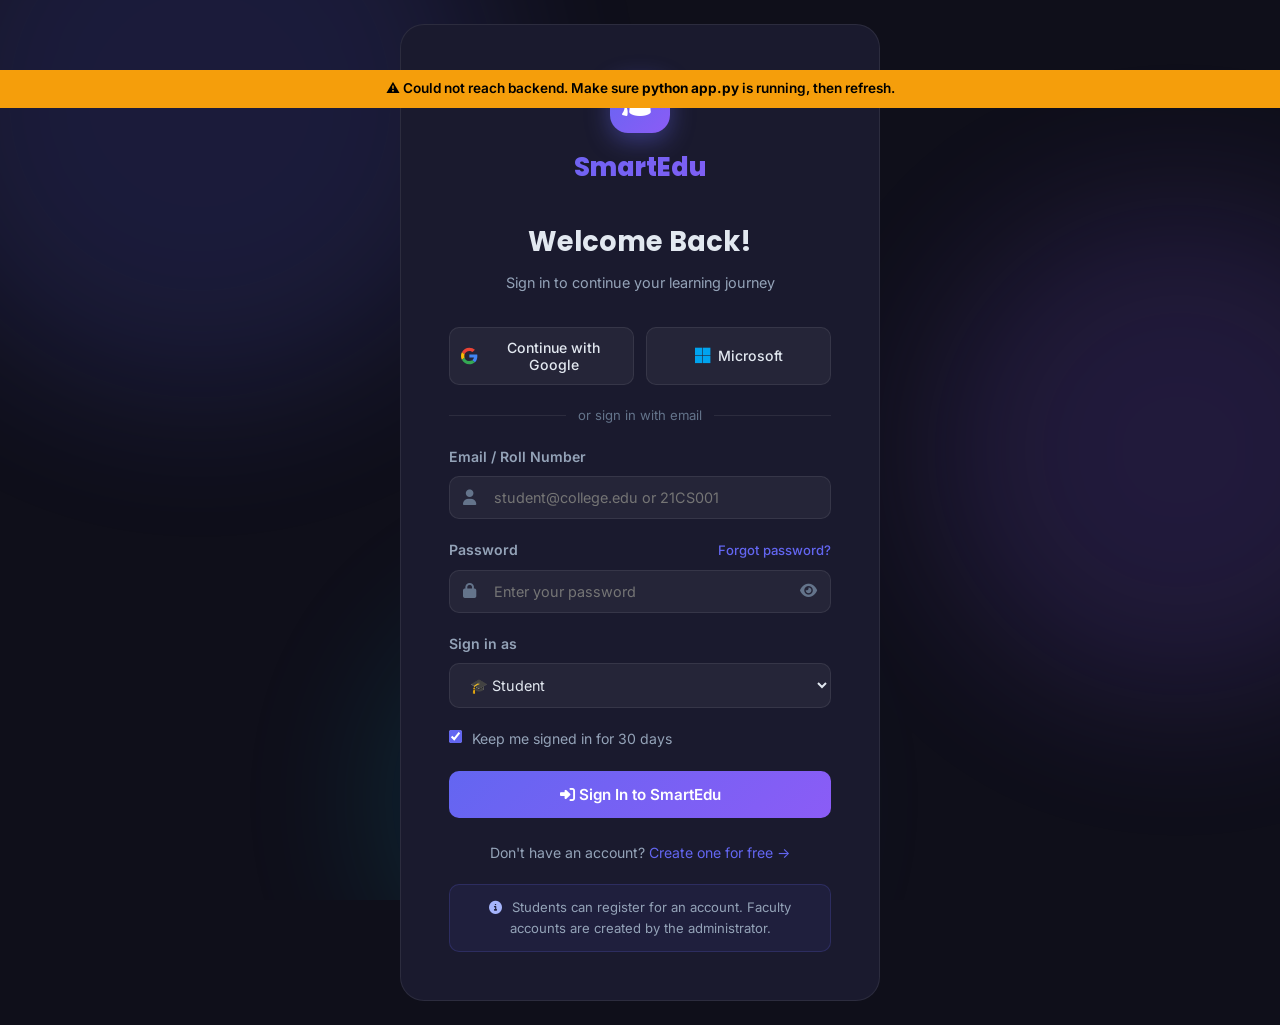
==== attendance.html @ 641846cf "Initial commit - Smart Student Support System" ====
<!DOCTYPE html>
<html lang="en">
<head>
  <meta charset="UTF-8" />
  <meta name="viewport" content="width=device-width, initial-scale=1.0, viewport-fit=cover" />
  <title>Attendance — SmartEdu</title>
  <link rel="stylesheet" href="css/styles.css" />
  <link rel="stylesheet" href="https://cdnjs.cloudflare.com/ajax/libs/font-awesome/6.5.0/css/all.min.css" />
  <link href="https://fonts.googleapis.com/css2?family=Inter:wght@300;400;500;600;700;800&family=Poppins:wght@300;400;500;600;700;800&display=swap" rel="stylesheet" />
</head>
<body>
  <nav class="navbar scrolled" id="navbar">
    <div class="nav-container">
      <a class="nav-brand" href="index.html"><div class="brand-icon"><i class="fas fa-graduation-cap"></i></div><span class="brand-name">SmartEdu</span></a>
      <ul class="nav-links" id="navLinks">
        <li><a href="index.html" class="nav-link">Home</a></li>
        <li><a href="dashboard.html" class="nav-link">Dashboard</a></li>
        <li><a href="chatbot.html" class="nav-link">AI Assistant</a></li>
        <li><a href="resources.html" class="nav-link">Resources</a></li>
        <li><a href="attendance.html" class="nav-link active">Attendance</a></li>
        <li><a href="notices.html" class="nav-link">Notices</a></li>
        <li><a href="faculty.html" class="nav-link">Faculty</a></li>
      </ul>
      <div class="nav-actions">
        <button class="btn-ghost" id="navUserBtn" style="display:flex;align-items:center;gap:8px;"></button>
        <button class="hamburger" id="hamburger" onclick="toggleMenu()"><span></span><span></span><span></span></button>
      </div>
    </div>
  </nav>

  <div class="page-layout">
    <aside class="sidebar">
      <div class="sidebar-section">
        <div class="sidebar-label">Navigation</div>
        <a href="dashboard.html" class="sidebar-link"><i class="fas fa-home"></i> Dashboard</a>
        <a href="chatbot.html" class="sidebar-link"><i class="fas fa-robot"></i> AI Assistant</a>
        <a href="resources.html" class="sidebar-link"><i class="fas fa-book-open"></i> Resources</a>
        <a href="attendance.html" class="sidebar-link active"><i class="fas fa-calendar-check"></i> Attendance</a>
        <a href="notices.html" class="sidebar-link"><i class="fas fa-bell"></i> Notices</a>
        <a href="faculty.html" class="sidebar-link"><i class="fas fa-chalkboard-teacher"></i> Faculty</a>
      </div>
      <div class="sidebar-section">
        <div class="sidebar-label">Filter Subject</div>
        <a href="#" class="sidebar-link" onclick="filterSubject('all')"><i class="fas fa-list"></i> All Subjects</a>
        <a href="#" class="sidebar-link" onclick="filterSubject('dsa')"><i class="fas fa-code"></i> DSA</a>
        <a href="#" class="sidebar-link" onclick="filterSubject('dbms')"><i class="fas fa-database"></i> DBMS</a>
        <a href="#" class="sidebar-link" onclick="filterSubject('cn')"><i class="fas fa-network-wired"></i> CN</a>
        <a href="#" class="sidebar-link" onclick="filterSubject('os')"><i class="fas fa-microchip"></i> OS</a>
        <a href="#" class="sidebar-link" onclick="filterSubject('se')"><i class="fas fa-project-diagram"></i> SE</a>
      </div>
    </aside>

    <main class="main-content">
      <div class="page-header" style="display:flex;align-items:flex-start;justify-content:space-between;flex-wrap:wrap;gap:16px;">
        <div>
          <h1>Attendance Tracker</h1>
          <p>Semester 5 — B.Tech CSE | Academic Year 2025-26</p>
        </div>
        <button class="btn-primary" onclick="showToast('Report downloaded!','success')"><i class="fas fa-download"></i> Download Report</button>
      </div>

      <div class="alert-banner alert-danger fade-in">
        <i class="fas fa-exclamation-circle"></i>
        <div><strong>Critical Warning:</strong> Your DBMS attendance (74%) is below the required 75% threshold. You risk being debarred from the end-semester examination. Please attend the next 2 classes to reach 76%.</div>
      </div>

      <div class="stats-row fade-in">
        <div class="stat-card sc-green">
          <div class="stat-card-icon"><i class="fas fa-percentage"></i></div>
          <div class="stat-card-val">87%</div>
          <div class="stat-card-label">Overall Attendance</div>
          <div class="stat-card-change change-up"><i class="fas fa-check"></i> Above 75% threshold</div>
        </div>
        <div class="stat-card sc-blue">
          <div class="stat-card-icon"><i class="fas fa-calendar-check"></i></div>
          <div class="stat-card-val">125</div>
          <div class="stat-card-label">Classes Attended</div>
          <div class="stat-card-change" style="color:var(--text-dim);">Out of 144 total</div>
        </div>
        <div class="stat-card sc-orange">
          <div class="stat-card-icon"><i class="fas fa-calendar-times"></i></div>
          <div class="stat-card-val">19</div>
          <div class="stat-card-label">Classes Missed</div>
          <div class="stat-card-change change-down"><i class="fas fa-info-circle"></i> Max 2 more allowed</div>
        </div>
        <div class="stat-card sc-pink">
          <div class="stat-card-icon"><i class="fas fa-clock"></i></div>
          <div class="stat-card-val">3</div>
          <div class="stat-card-label">Late Arrivals</div>
          <div class="stat-card-change" style="color:var(--text-dim);">This semester</div>
        </div>
      </div>

      <!-- VIEW SWITCHER -->
      <div style="display:flex;gap:8px;margin-bottom:24px;">
        <button class="tab active" id="tab-subject" onclick="switchView('subject', this)"><i class="fas fa-list"></i> Subject-wise</button>
        <button class="tab" id="tab-daily" onclick="switchView('daily', this)"><i class="fas fa-calendar-day"></i> Daily Log</button>
        <button class="tab" id="tab-monthly" onclick="switchView('monthly', this)"><i class="fas fa-chart-bar"></i> Monthly View</button>
      </div>

      <!-- SUBJECT VIEW -->
      <div id="subjectView">
        <div class="subject-list">
          <div class="subject-item" data-subj="dsa">
            <div class="subj-row">
              <div>
                <div class="subj-name">Data Structures & Algorithms</div>
                <div style="font-size:0.78rem;color:var(--text-dim);">Prof. Ramesh Kumar · Mon, Wed, Fri · 9:00 AM · Room 301</div>
              </div>
              <span class="subj-percent att-good">92%</span>
            </div>
            <div class="progress-bar"><div class="progress-fill pf-green" style="width:92%"></div></div>
            <div class="subj-details">
              <span><i class="fas fa-check" style="color:var(--success);"></i> 33 attended</span>
              <span><i class="fas fa-times" style="color:var(--danger);"></i> 3 missed</span>
              <span><i class="fas fa-list"></i> 36 total</span>
              <span style="color:var(--success);"><i class="fas fa-shield-alt"></i> Safe (need 0 more)</span>
            </div>
          </div>
          <div class="subject-item" data-subj="dbms" style="border-color:rgba(239,68,68,0.3);">
            <div class="subj-row">
              <div>
                <div class="subj-name">Database Management System <span style="background:rgba(239,68,68,0.15);color:#f87171;font-size:0.72rem;font-weight:700;padding:2px 8px;border-radius:50px;margin-left:8px;">AT RISK</span></div>
                <div style="font-size:0.78rem;color:var(--text-dim);">Prof. Anita Desai · Tue, Thu · 11:00 AM · Room 204</div>
              </div>
              <span class="subj-percent att-danger">74%</span>
            </div>
            <div class="progress-bar"><div class="progress-fill pf-danger" style="width:74%"></div></div>
            <div style="height:4px;background:rgba(239,68,68,0.3);border-radius:2px;margin:-2px 0 8px;position:relative;"><div style="position:absolute;left:75%;top:-3px;width:2px;height:10px;background:#ef4444;"></div></div>
            <div class="subj-details">
              <span><i class="fas fa-check" style="color:var(--success);"></i> 17 attended</span>
              <span><i class="fas fa-times" style="color:var(--danger);"></i> 6 missed</span>
              <span><i class="fas fa-list"></i> 23 total</span>
              <span style="color:var(--danger);"><i class="fas fa-exclamation-triangle"></i> Need 2 more classes!</span>
            </div>
          </div>
          <div class="subject-item" data-subj="cn">
            <div class="subj-row">
              <div>
                <div class="subj-name">Computer Networks</div>
                <div style="font-size:0.78rem;color:var(--text-dim);">Prof. Suresh Patel · Mon, Wed · 2:00 PM · Lab 101</div>
              </div>
              <span class="subj-percent att-good">88%</span>
            </div>
            <div class="progress-bar"><div class="progress-fill pf-blue" style="width:88%"></div></div>
            <div class="subj-details">
              <span><i class="fas fa-check" style="color:var(--success);"></i> 21 attended</span>
              <span><i class="fas fa-times" style="color:var(--danger);"></i> 3 missed</span>
              <span><i class="fas fa-list"></i> 24 total</span>
              <span style="color:var(--success);"><i class="fas fa-shield-alt"></i> Safe</span>
            </div>
          </div>
          <div class="subject-item" data-subj="os">
            <div class="subj-row">
              <div>
                <div class="subj-name">Operating Systems</div>
                <div style="font-size:0.78rem;color:var(--text-dim);">Prof. Preethi Iyer · Tue, Thu, Sat · 8:00 AM · Room 105</div>
              </div>
              <span class="subj-percent att-good">95%</span>
            </div>
            <div class="progress-bar"><div class="progress-fill pf-green" style="width:95%"></div></div>
            <div class="subj-details">
              <span><i class="fas fa-check" style="color:var(--success);"></i> 35 attended</span>
              <span><i class="fas fa-times" style="color:var(--danger);"></i> 2 missed</span>
              <span><i class="fas fa-list"></i> 37 total</span>
              <span style="color:var(--success);"><i class="fas fa-shield-alt"></i> Excellent</span>
            </div>
          </div>
          <div class="subject-item" data-subj="se">
            <div class="subj-row">
              <div>
                <div class="subj-name">Software Engineering</div>
                <div style="font-size:0.78rem;color:var(--text-dim);">Prof. Vikram Singh · Wed, Fri · 3:00 PM · Room 302</div>
              </div>
              <span class="subj-percent att-warn">79%</span>
            </div>
            <div class="progress-bar"><div class="progress-fill pf-orange" style="width:79%"></div></div>
            <div class="subj-details">
              <span><i class="fas fa-check" style="color:var(--success);"></i> 19 attended</span>
              <span><i class="fas fa-times" style="color:var(--danger);"></i> 5 missed</span>
              <span><i class="fas fa-list"></i> 24 total</span>
              <span style="color:var(--warning);"><i class="fas fa-exclamation-circle"></i> Be careful (4 more allowed)</span>
            </div>
          </div>
        </div>
      </div>

      <!-- DAILY LOG VIEW -->
      <div id="dailyView" style="display:none;">
        <div class="card">
          <div style="display:flex;justify-content:space-between;align-items:center;margin-bottom:20px;">
            <h3 style="font-size:1rem;font-weight:700;">Daily Attendance Log</h3>
            <div class="search-bar" style="padding:8px 14px;"><i class="fas fa-search"></i><input type="text" placeholder="Search date or subject..." /></div>
          </div>
          <table class="data-table">
            <thead>
              <tr><th>Date</th><th>Subject</th><th>Time</th><th>Faculty</th><th>Status</th></tr>
            </thead>
            <tbody>
              <tr><td>Oct 05, 2026</td><td>DSA</td><td>9:00 AM</td><td>Prof. Ramesh Kumar</td><td><span class="status-pill sp-present">Present</span></td></tr>
              <tr><td>Oct 05, 2026</td><td>CN</td><td>2:00 PM</td><td>Prof. Suresh Patel</td><td><span class="status-pill sp-present">Present</span></td></tr>
              <tr><td>Oct 04, 2026</td><td>DBMS</td><td>11:00 AM</td><td>Prof. Anita Desai</td><td><span class="status-pill sp-absent">Absent</span></td></tr>
              <tr><td>Oct 04, 2026</td><td>OS</td><td>8:00 AM</td><td>Prof. Preethi Iyer</td><td><span class="status-pill sp-present">Present</span></td></tr>
              <tr><td>Oct 03, 2026</td><td>SE</td><td>3:00 PM</td><td>Prof. Vikram Singh</td><td><span class="status-pill sp-late">Late</span></td></tr>
              <tr><td>Oct 03, 2026</td><td>DSA</td><td>9:00 AM</td><td>Prof. Ramesh Kumar</td><td><span class="status-pill sp-present">Present</span></td></tr>
              <tr><td>Oct 02, 2026</td><td>DBMS</td><td>11:00 AM</td><td>Prof. Anita Desai</td><td><span class="status-pill sp-absent">Absent</span></td></tr>
              <tr><td>Oct 02, 2026</td><td>OS</td><td>8:00 AM</td><td>Prof. Preethi Iyer</td><td><span class="status-pill sp-present">Present</span></td></tr>
              <tr><td>Oct 01, 2026</td><td>DSA</td><td>9:00 AM</td><td>Prof. Ramesh Kumar</td><td><span class="status-pill sp-present">Present</span></td></tr>
              <tr><td>Sep 30, 2026</td><td>DBMS</td><td>11:00 AM</td><td>Prof. Anita Desai</td><td><span class="status-pill sp-absent">Absent</span></td></tr>
            </tbody>
          </table>
        </div>
      </div>

      <!-- MONTHLY VIEW -->
      <div id="monthlyView" style="display:none;">
        <div class="card">
          <h3 style="font-size:1rem;font-weight:700;margin-bottom:20px;">Monthly Attendance Overview</h3>
          <div style="display:grid;grid-template-columns:repeat(auto-fit,minmax(160px,1fr));gap:16px;margin-bottom:24px;">
            <div style="background:rgba(16,185,129,0.1);border:1px solid rgba(16,185,129,0.2);border-radius:12px;padding:20px;text-align:center;">
              <div style="font-size:1.8rem;font-weight:800;color:#10b981;font-family:'Poppins',sans-serif;">92%</div>
              <div style="font-size:0.85rem;color:var(--text-muted);margin-top:4px;">July 2026</div>
              <div style="font-size:0.75rem;color:var(--success);margin-top:4px;"><i class="fas fa-check"></i> 44/48 classes</div>
            </div>
            <div style="background:rgba(16,185,129,0.1);border:1px solid rgba(16,185,129,0.2);border-radius:12px;padding:20px;text-align:center;">
              <div style="font-size:1.8rem;font-weight:800;color:#10b981;font-family:'Poppins',sans-serif;">88%</div>
              <div style="font-size:0.85rem;color:var(--text-muted);margin-top:4px;">August 2026</div>
              <div style="font-size:0.75rem;color:var(--success);margin-top:4px;"><i class="fas fa-check"></i> 42/48 classes</div>
            </div>
            <div style="background:rgba(245,158,11,0.1);border:1px solid rgba(245,158,11,0.2);border-radius:12px;padding:20px;text-align:center;">
              <div style="font-size:1.8rem;font-weight:800;color:#f59e0b;font-family:'Poppins',sans-serif;">81%</div>
              <div style="font-size:0.85rem;color:var(--text-muted);margin-top:4px;">September 2026</div>
              <div style="font-size:0.75rem;color:var(--warning);margin-top:4px;"><i class="fas fa-exclamation"></i> 39/48 classes</div>
            </div>
            <div style="background:rgba(99,102,241,0.1);border:1px solid rgba(99,102,241,0.2);border-radius:12px;padding:20px;text-align:center;">
              <div style="font-size:1.8rem;font-weight:800;color:#6366f1;font-family:'Poppins',sans-serif;">87%</div>
              <div style="font-size:0.85rem;color:var(--text-muted);margin-top:4px;">October 2026</div>
              <div style="font-size:0.75rem;color:var(--primary);margin-top:4px;"><i class="fas fa-clock"></i> Ongoing</div>
            </div>
          </div>
          <div class="alert-banner alert-warning">
            <i class="fas fa-lightbulb"></i>
            <div><strong>AI Insight:</strong> Your attendance dropped in September. The pattern shows you missed classes mostly on Thursdays. Try setting a recurring reminder for your DBMS Thursday lecture!</div>
          </div>
        </div>
      </div>
    </main>
  </div>

  <script src="js/api.js"></script>
  <script src="js/main.js"></script>
  <script>
    function switchView(view, btn) {
      ['subjectView','dailyView','monthlyView'].forEach(v => document.getElementById(v).style.display = 'none');
      document.getElementById(view + 'View').style.display = 'block';
      document.querySelectorAll('.tab').forEach(t => t.classList.remove('active'));
      btn.classList.add('active');
    }
    function filterSubject(s) {
      document.querySelectorAll('.subject-item').forEach(el => {
        el.style.display = (s === 'all' || el.dataset.subj === s) ? '' : 'none';
      });
    }

    // Load live attendance from API
    async function loadAttendance() {
      const user = getCurrentUser();
      const studentId = user ? user.id : 6; // default to Priya (id=6) in demo
      const r = await Attendance.getByStudent(studentId);
      if (r.ok && r.data.subjects) {
        renderAttendanceSubjects(r.data.subjects, 'subjectView');
        const ov = r.data.overall;
        if (ov) {
          document.querySelectorAll('.stat-card-val')[0].textContent = (ov.percentage || 0) + '%';
          document.querySelectorAll('.stat-card-val')[1].textContent = ov.present || 0;
          document.querySelectorAll('.stat-card-val')[2].textContent = (ov.total - ov.present) || 0;
        }
      }
      const logR = await Attendance.getLog(studentId);
      if (logR.ok) {
        const tbody = document.querySelector('#dailyView tbody');
        if (tbody && logR.data.length) {
          tbody.innerHTML = logR.data.map(row => `
            <tr>
              <td>${new Date(row.date).toLocaleDateString('en-IN',{day:'2-digit',month:'short',year:'numeric'})}</td>
              <td>${row.subject_name}</td>
              <td>${row.code}</td>
              <td>${row.faculty_name || '—'}</td>
              <td><span class="status-pill sp-${row.status}">${row.status.charAt(0).toUpperCase()+row.status.slice(1)}</span></td>
            </tr>`).join('');
        }
      }
    }

    document.addEventListener('DOMContentLoaded', loadAttendance);
  </script>
</body>
</html>
---- css/styles.css ----
:root {
  --primary: #6366f1;
  --primary-dark: #4f46e5;
  --primary-light: #a5b4fc;
  --secondary: #8b5cf6;
  --accent: #06b6d4;
  --success: #10b981;
  --warning: #f59e0b;
  --danger: #ef4444;
  --pink: #ec4899;
  --teal: #14b8a6;
  --orange: #f97316;
  --bg: #0f0f1a;
  --bg-card: #1a1a2e;
  --bg-card2: #16213e;
  --surface: #1e1e3f;
  --border: rgba(255,255,255,0.08);
  --text: #e2e8f0;
  --text-muted: #94a3b8;
  --text-dim: #64748b;
  --gradient: linear-gradient(135deg, #6366f1, #8b5cf6);
  --gradient2: linear-gradient(135deg, #06b6d4, #6366f1);
  --gradient3: linear-gradient(135deg, #10b981, #06b6d4);
  --shadow: 0 8px 32px rgba(0,0,0,0.4);
  --shadow-lg: 0 20px 60px rgba(0,0,0,0.5);
  --radius: 16px;
  --radius-sm: 10px;
  --radius-lg: 24px;
  --transition: all 0.3s cubic-bezier(0.4,0,0.2,1);
}
* { margin: 0; padding: 0; box-sizing: border-box; }
html { scroll-behavior: smooth; }
body { font-family: 'Inter', sans-serif; background: var(--bg); color: var(--text); overflow-x: hidden; line-height: 1.6; }
a { text-decoration: none; color: inherit; }
ul { list-style: none; }
::-webkit-scrollbar { width: 6px; }
::-webkit-scrollbar-track { background: var(--bg); }
::-webkit-scrollbar-thumb { background: var(--primary); border-radius: 3px; }
.container { max-width: 1200px; margin: 0 auto; padding: 0 24px; }
.btn-primary { background: var(--gradient); color: #fff; border: none; padding: 10px 22px; border-radius: 50px; font-size: 0.9rem; font-weight: 600; cursor: pointer; transition: var(--transition); font-family: 'Inter', sans-serif; }
.btn-primary:hover { transform: translateY(-2px); box-shadow: 0 8px 20px rgba(99,102,241,0.4); }
.btn-ghost { background: transparent; color: var(--text); border: 1px solid var(--border); padding: 10px 22px; border-radius: 50px; font-size: 0.9rem; font-weight: 500; cursor: pointer; transition: var(--transition); font-family: 'Inter', sans-serif; }
.btn-ghost:hover { background: var(--surface); border-color: var(--primary); color: var(--primary); }
.btn-hero-primary { display: inline-flex; align-items: center; gap: 8px; background: var(--gradient); color: #fff; padding: 14px 32px; border-radius: 50px; font-size: 1rem; font-weight: 600; transition: var(--transition); box-shadow: 0 8px 30px rgba(99,102,241,0.4); }
.btn-hero-primary:hover { transform: translateY(-3px); box-shadow: 0 12px 40px rgba(99,102,241,0.5); }
.btn-hero-secondary { display: inline-flex; align-items: center; gap: 8px; background: rgba(255,255,255,0.08); color: var(--text); padding: 14px 32px; border-radius: 50px; font-size: 1rem; font-weight: 600; border: 1px solid var(--border); transition: var(--transition); backdrop-filter: blur(10px); }
.btn-hero-secondary:hover { background: rgba(255,255,255,0.14); transform: translateY(-3px); }

/* NAVBAR */
.navbar { position: fixed; top: 0; left: 0; right: 0; z-index: 1000; padding: 16px 0; transition: var(--transition); }
.navbar.scrolled { background: rgba(15,15,26,0.95); backdrop-filter: blur(20px); border-bottom: 1px solid var(--border); padding: 12px 0; }
.nav-container { max-width: 1300px; margin: 0 auto; padding: 0 24px; display: flex; align-items: center; gap: 40px; }
.nav-brand { display: flex; align-items: center; gap: 10px; font-family: 'Poppins', sans-serif; }
.brand-icon { width: 38px; height: 38px; background: var(--gradient); border-radius: 10px; display: flex; align-items: center; justify-content: center; font-size: 1.1rem; color: #fff; box-shadow: 0 4px 15px rgba(99,102,241,0.4); }
.brand-icon.small { width: 32px; height: 32px; font-size: 0.95rem; }
.brand-name { font-size: 1.3rem; font-weight: 700; background: var(--gradient); -webkit-background-clip: text; -webkit-text-fill-color: transparent; }
.nav-links { display: flex; align-items: center; gap: 4px; flex: 1; }
.nav-link { padding: 8px 14px; border-radius: 8px; font-size: 0.9rem; font-weight: 500; color: var(--text-muted); transition: var(--transition); }
.nav-link:hover, .nav-link.active { color: var(--text); background: rgba(255,255,255,0.08); }
.nav-actions { display: flex; align-items: center; gap: 10px; }
.hamburger { display: none; flex-direction: column; gap: 5px; background: none; border: none; cursor: pointer; padding: 8px; }
.hamburger span { display: block; width: 22px; height: 2px; background: var(--text); border-radius: 2px; transition: var(--transition); }

/* HERO */
.hero { min-height: 100vh; display: flex; align-items: center; position: relative; padding: 120px 24px 80px; max-width: 1300px; margin: 0 auto; gap: 60px; }
.hero-bg { position: fixed; inset: 0; z-index: -1; overflow: hidden; }
.hero-blob { position: absolute; border-radius: 50%; filter: blur(80px); opacity: 0.15; animation: blob-float 8s ease-in-out infinite; }
.blob-1 { width: 600px; height: 600px; background: var(--primary); top: -200px; left: -100px; animation-delay: 0s; }
.blob-2 { width: 500px; height: 500px; background: var(--secondary); top: 200px; right: -150px; animation-delay: 3s; }
.blob-3 { width: 400px; height: 400px; background: var(--accent); bottom: -100px; left: 30%; animation-delay: 6s; }
@keyframes blob-float { 0%, 100% { transform: translate(0,0) scale(1); } 33% { transform: translate(20px,-20px) scale(1.05); } 66% { transform: translate(-15px,15px) scale(0.95); } }
.floating-shapes { position: absolute; inset: 0; pointer-events: none; }
.shape { position: absolute; width: 50px; height: 50px; background: rgba(255,255,255,0.04); border: 1px solid rgba(255,255,255,0.08); border-radius: 12px; display: flex; align-items: center; justify-content: center; font-size: 1.3rem; color: var(--primary-light); animation: shape-float 6s ease-in-out infinite; }
.shape-1 { top: 15%; left: 10%; animation-delay: 0s; }
.shape-2 { top: 25%; right: 15%; animation-delay: 1s; }
.shape-3 { bottom: 30%; left: 5%; animation-delay: 2s; }
.shape-4 { bottom: 20%; right: 25%; animation-delay: 3s; }
.shape-5 { top: 60%; left: 20%; animation-delay: 1.5s; }
@keyframes shape-float { 0%, 100% { transform: translateY(0) rotate(0deg); } 50% { transform: translateY(-15px) rotate(10deg); } }
.hero-content { flex: 1; max-width: 600px; }
.hero-badge { display: inline-flex; align-items: center; gap: 8px; background: rgba(99,102,241,0.15); border: 1px solid rgba(99,102,241,0.3); color: var(--primary-light); padding: 6px 16px; border-radius: 50px; font-size: 0.85rem; font-weight: 500; margin-bottom: 24px; }
.badge-dot { width: 8px; height: 8px; background: var(--primary-light); border-radius: 50%; animation: pulse 2s ease-in-out infinite; }
@keyframes pulse { 0%, 100% { opacity: 1; transform: scale(1); } 50% { opacity: 0.5; transform: scale(0.8); } }
.hero-title { font-family: 'Poppins', sans-serif; font-size: clamp(2.5rem, 5vw, 3.8rem); font-weight: 800; line-height: 1.15; margin-bottom: 20px; }
.gradient-text { background: var(--gradient); -webkit-background-clip: text; -webkit-text-fill-color: transparent; background-clip: text; }
.hero-subtitle { font-size: 1.1rem; color: var(--text-muted); line-height: 1.7; margin-bottom: 36px; }
.hero-actions { display: flex; gap: 16px; flex-wrap: wrap; margin-bottom: 48px; }
.hero-stats { display: flex; align-items: center; gap: 24px; flex-wrap: wrap; }
.stat { text-align: center; }
.stat-num { font-size: 1.8rem; font-weight: 800; font-family: 'Poppins', sans-serif; background: var(--gradient); -webkit-background-clip: text; -webkit-text-fill-color: transparent; }
.stat-plus, .stat-x { font-size: 1.4rem; font-weight: 700; color: var(--primary); }
.stat-label { display: block; font-size: 0.8rem; color: var(--text-muted); margin-top: 2px; }
.stat-divider { width: 1px; height: 40px; background: var(--border); }
.hero-visual { flex: 1; max-width: 500px; }
.dashboard-preview { background: var(--bg-card); border: 1px solid var(--border); border-radius: var(--radius-lg); overflow: hidden; box-shadow: var(--shadow-lg); animation: float-preview 4s ease-in-out infinite; }
@keyframes float-preview { 0%, 100% { transform: translateY(0); } 50% { transform: translateY(-10px); } }
.preview-header { display: flex; align-items: center; gap: 12px; padding: 14px 18px; background: rgba(255,255,255,0.03); border-bottom: 1px solid var(--border); }
.preview-dots { display: flex; gap: 6px; }
.dot { width: 12px; height: 12px; border-radius: 50%; }
.dot.red { background: #ef4444; }
.dot.yellow { background: #f59e0b; }
.dot.green { background: #10b981; }
.preview-title { font-size: 0.85rem; color: var(--text-muted); font-weight: 500; }
.preview-body { display: flex; height: 280px; }
.preview-sidebar { width: 52px; background: rgba(255,255,255,0.02); border-right: 1px solid var(--border); display: flex; flex-direction: column; align-items: center; padding: 16px 0; gap: 16px; }
.prev-menu { width: 36px; height: 36px; border-radius: 10px; display: flex; align-items: center; justify-content: center; font-size: 0.9rem; color: var(--text-dim); cursor: pointer; transition: var(--transition); }
.prev-menu.active { background: var(--gradient); color: #fff; }
.preview-main { flex: 1; padding: 16px; display: grid; grid-template-columns: 1fr 1fr; gap: 12px; align-content: start; }
.prev-card { border-radius: var(--radius-sm); padding: 12px; display: flex; flex-direction: column; }
.prev-card.blue { background: linear-gradient(135deg, rgba(99,102,241,0.3), rgba(99,102,241,0.1)); border: 1px solid rgba(99,102,241,0.2); }
.prev-card.purple { background: linear-gradient(135deg, rgba(139,92,246,0.3), rgba(139,92,246,0.1)); border: 1px solid rgba(139,92,246,0.2); }
.prev-card-val { font-size: 1.4rem; font-weight: 800; color: #fff; }
.prev-card-lbl { font-size: 0.75rem; color: var(--text-muted); }
.prev-chart { grid-column: 1 / -1; background: rgba(255,255,255,0.03); border-radius: var(--radius-sm); border: 1px solid var(--border); padding: 10px; display: flex; align-items: flex-end; gap: 6px; height: 80px; }
.bar { flex: 1; background: rgba(99,102,241,0.3); border-radius: 4px 4px 0 0; transition: var(--transition); }
.bar.active { background: var(--gradient); }
.prev-ai { grid-column: 1 / -1; display: flex; align-items: center; gap: 8px; background: rgba(99,102,241,0.1); border: 1px solid rgba(99,102,241,0.2); border-radius: var(--radius-sm); padding: 8px 12px; font-size: 0.8rem; color: var(--primary-light); }

/* SECTION HEADERS */
.section-header { text-align: center; margin-bottom: 60px; }
.section-badge { display: inline-block; background: rgba(99,102,241,0.15); border: 1px solid rgba(99,102,241,0.3); color: var(--primary-light); padding: 6px 18px; border-radius: 50px; font-size: 0.82rem; font-weight: 600; letter-spacing: 0.5px; text-transform: uppercase; margin-bottom: 16px; }
.section-title { font-family: 'Poppins', sans-serif; font-size: clamp(1.8rem, 3vw, 2.6rem); font-weight: 700; line-height: 1.2; margin-bottom: 16px; }
.section-subtitle { font-size: 1.05rem; color: var(--text-muted); max-width: 600px; margin: 0 auto; }

/* FEATURES */
.features-section { padding: 100px 0; }
.features-grid { display: grid; grid-template-columns: repeat(auto-fit, minmax(340px, 1fr)); gap: 24px; }
.feature-card { background: var(--bg-card); border: 1px solid var(--border); border-radius: var(--radius-lg); padding: 32px; position: relative; overflow: hidden; cursor: pointer; transition: var(--transition); }
.feature-card::before { content: ''; position: absolute; top: 0; left: 0; right: 0; height: 3px; opacity: 0; transition: var(--transition); }
.feature-card:hover { transform: translateY(-6px); box-shadow: var(--shadow); }
.feature-card:hover::before { opacity: 1; }
.card-blue::before { background: linear-gradient(90deg, #6366f1, #8b5cf6); }
.card-purple::before { background: linear-gradient(90deg, #8b5cf6, #ec4899); }
.card-green::before { background: linear-gradient(90deg, #10b981, #06b6d4); }
.card-orange::before { background: linear-gradient(90deg, #f97316, #f59e0b); }
.card-pink::before { background: linear-gradient(90deg, #ec4899, #8b5cf6); }
.card-teal::before { background: linear-gradient(90deg, #14b8a6, #06b6d4); }
.feature-icon { width: 56px; height: 56px; border-radius: 14px; display: flex; align-items: center; justify-content: center; font-size: 1.4rem; margin-bottom: 20px; transition: var(--transition); }
.card-blue .feature-icon { background: rgba(99,102,241,0.15); color: #6366f1; }
.card-purple .feature-icon { background: rgba(139,92,246,0.15); color: #8b5cf6; }
.card-green .feature-icon { background: rgba(16,185,129,0.15); color: #10b981; }
.card-orange .feature-icon { background: rgba(249,115,22,0.15); color: #f97316; }
.card-pink .feature-icon { background: rgba(236,72,153,0.15); color: #ec4899; }
.card-teal .feature-icon { background: rgba(20,184,166,0.15); color: #14b8a6; }
.feature-card:hover .feature-icon { transform: scale(1.1) rotate(5deg); }
.feature-card h3 { font-size: 1.2rem; font-weight: 700; margin-bottom: 12px; }
.feature-card p { color: var(--text-muted); font-size: 0.95rem; line-height: 1.65; margin-bottom: 20px; }
.feature-tags { display: flex; gap: 8px; flex-wrap: wrap; }
.tag { background: rgba(255,255,255,0.06); border: 1px solid var(--border); padding: 4px 10px; border-radius: 50px; font-size: 0.75rem; color: var(--text-muted); }
.feature-arrow { position: absolute; top: 28px; right: 28px; width: 36px; height: 36px; background: rgba(255,255,255,0.06); border-radius: 50%; display: flex; align-items: center; justify-content: center; font-size: 0.85rem; color: var(--text-muted); transition: var(--transition); }
.feature-card:hover .feature-arrow { background: var(--primary); color: #fff; transform: rotate(-45deg); }

/* HOW IT WORKS */
.how-section { padding: 80px 0; background: rgba(255,255,255,0.02); }
.steps-container { display: flex; align-items: center; justify-content: center; gap: 16px; flex-wrap: wrap; }
.step { display: flex; flex-direction: column; align-items: center; text-align: center; max-width: 200px; position: relative; }
.step-number { font-size: 3rem; font-weight: 800; font-family: 'Poppins', sans-serif; background: var(--gradient); -webkit-background-clip: text; -webkit-text-fill-color: transparent; line-height: 1; margin-bottom: 12px; opacity: 0.4; }
.step-icon { width: 64px; height: 64px; background: var(--surface); border: 1px solid var(--border); border-radius: 18px; display: flex; align-items: center; justify-content: center; font-size: 1.5rem; color: var(--primary); margin-bottom: 16px; transition: var(--transition); }
.step:hover .step-icon { background: var(--gradient); color: #fff; transform: scale(1.1); border-color: transparent; }
.step h3 { font-size: 1.05rem; font-weight: 600; margin-bottom: 8px; }
.step p { font-size: 0.88rem; color: var(--text-muted); }
.step-connector { font-size: 1.2rem; color: var(--text-dim); flex-shrink: 0; }

/* SDG SECTION */
.sdg-section { padding: 80px 0; }
.sdg-card { background: linear-gradient(135deg, rgba(99,102,241,0.1), rgba(139,92,246,0.05)); border: 1px solid rgba(99,102,241,0.2); border-radius: var(--radius-lg); padding: 60px; display: flex; gap: 60px; align-items: center; }
.sdg-left { flex: 1; }
.sdg-badge { display: inline-block; background: linear-gradient(135deg, #f59e0b, #f97316); color: #fff; padding: 6px 18px; border-radius: 50px; font-size: 0.82rem; font-weight: 700; margin-bottom: 20px; }
.sdg-left h2 { font-family: 'Poppins', sans-serif; font-size: 2rem; font-weight: 700; margin-bottom: 16px; line-height: 1.3; }
.sdg-left p { color: var(--text-muted); font-size: 1rem; margin-bottom: 24px; line-height: 1.7; }
.sdg-list { display: flex; flex-direction: column; gap: 12px; }
.sdg-list li { display: flex; align-items: center; gap: 10px; color: var(--text-muted); font-size: 0.95rem; }
.sdg-list li i { color: var(--success); flex-shrink: 0; }
.sdg-right { flex-shrink: 0; }
.sdg-icon-grid { display: grid; grid-template-columns: 1fr 1fr; gap: 20px; }
.sdg-ico { display: flex; flex-direction: column; align-items: center; gap: 10px; background: rgba(255,255,255,0.04); border: 1px solid var(--border); border-radius: var(--radius); padding: 24px; min-width: 120px; transition: var(--transition); }
.sdg-ico:hover { background: rgba(99,102,241,0.1); border-color: var(--primary); transform: scale(1.05); }
.sdg-ico i { font-size: 1.8rem; color: var(--primary); }
.sdg-ico span { font-size: 0.82rem; font-weight: 600; color: var(--text-muted); }

/* TESTIMONIALS */
.testimonials-section { padding: 80px 0; }
.testimonials-grid { display: grid; grid-template-columns: repeat(auto-fit, minmax(300px, 1fr)); gap: 24px; }
.testimonial-card { background: var(--bg-card); border: 1px solid var(--border); border-radius: var(--radius-lg); padding: 32px; transition: var(--transition); }
.testimonial-card:hover { transform: translateY(-4px); box-shadow: var(--shadow); }
.testimonial-card.featured { background: linear-gradient(135deg, rgba(99,102,241,0.15), rgba(139,92,246,0.1)); border-color: rgba(99,102,241,0.3); }
.stars { font-size: 1.1rem; color: #f59e0b; margin-bottom: 16px; }
.testimonial-card p { color: var(--text-muted); font-size: 0.95rem; line-height: 1.7; margin-bottom: 24px; font-style: italic; }
.testimonial-author { display: flex; align-items: center; gap: 12px; }
.author-avatar { width: 44px; height: 44px; border-radius: 50%; display: flex; align-items: center; justify-content: center; font-weight: 700; font-size: 1.1rem; flex-shrink: 0; }
.author-avatar.blue { background: linear-gradient(135deg, #6366f1, #8b5cf6); color: #fff; }
.author-avatar.purple { background: linear-gradient(135deg, #8b5cf6, #ec4899); color: #fff; }
.author-avatar.green { background: linear-gradient(135deg, #10b981, #06b6d4); color: #fff; }
.testimonial-author strong { display: block; font-size: 0.95rem; font-weight: 600; }
.testimonial-author span { font-size: 0.82rem; color: var(--text-muted); }

/* CTA */
.cta-section { padding: 80px 0; }
.cta-card { background: linear-gradient(135deg, rgba(99,102,241,0.15), rgba(139,92,246,0.1), rgba(6,182,212,0.08)); border: 1px solid rgba(99,102,241,0.25); border-radius: var(--radius-lg); padding: 80px 60px; text-align: center; position: relative; overflow: hidden; }
.cta-glow { position: absolute; top: 50%; left: 50%; transform: translate(-50%, -50%); width: 500px; height: 300px; background: radial-gradient(ellipse, rgba(99,102,241,0.15) 0%, transparent 70%); pointer-events: none; }
.cta-card h2 { font-family: 'Poppins', sans-serif; font-size: 2.2rem; font-weight: 700; margin-bottom: 16px; }
.cta-card p { color: var(--text-muted); font-size: 1.05rem; margin-bottom: 36px; }
.cta-actions { display: flex; justify-content: center; gap: 16px; flex-wrap: wrap; }

/* FOOTER */
.footer { background: rgba(255,255,255,0.02); border-top: 1px solid var(--border); padding: 60px 0 30px; }
.footer-grid { display: grid; grid-template-columns: 2fr 1fr 1fr 1fr; gap: 48px; margin-bottom: 48px; }
.footer-brand p { color: var(--text-muted); font-size: 0.9rem; margin: 12px 0 20px; line-height: 1.6; max-width: 280px; }
.social-links { display: flex; gap: 12px; }
.social-links a { width: 38px; height: 38px; background: rgba(255,255,255,0.06); border: 1px solid var(--border); border-radius: 10px; display: flex; align-items: center; justify-content: center; color: var(--text-muted); transition: var(--transition); }
.social-links a:hover { background: var(--primary); color: #fff; border-color: var(--primary); transform: translateY(-2px); }
.footer-col h4 { font-size: 0.95rem; font-weight: 600; margin-bottom: 16px; }
.footer-col ul { display: flex; flex-direction: column; gap: 10px; }
.footer-col ul li a { color: var(--text-muted); font-size: 0.88rem; transition: var(--transition); }
.footer-col ul li a:hover { color: var(--primary); }
.footer-bottom { border-top: 1px solid var(--border); padding-top: 24px; text-align: center; color: var(--text-dim); font-size: 0.85rem; }

/* PAGE LAYOUT */
.page-layout { display: flex; min-height: 100vh; padding-top: 70px; }
.sidebar { width: 260px; background: var(--bg-card); border-right: 1px solid var(--border); padding: 24px 16px; position: fixed; top: 70px; left: 0; bottom: 0; overflow-y: auto; z-index: 100; }
.sidebar-section { margin-bottom: 32px; }
.sidebar-label { font-size: 0.72rem; font-weight: 700; letter-spacing: 1px; text-transform: uppercase; color: var(--text-dim); padding: 0 12px; margin-bottom: 8px; }
.sidebar-link { display: flex; align-items: center; gap: 12px; padding: 10px 12px; border-radius: 10px; color: var(--text-muted); font-size: 0.9rem; font-weight: 500; transition: var(--transition); margin-bottom: 2px; cursor: pointer; }
.sidebar-link i { width: 20px; text-align: center; font-size: 0.95rem; }
.sidebar-link:hover, .sidebar-link.active { background: rgba(99,102,241,0.12); color: var(--text); }
.sidebar-link.active { color: var(--primary); }
.sidebar-badge { margin-left: auto; background: var(--danger); color: #fff; font-size: 0.7rem; font-weight: 700; padding: 2px 7px; border-radius: 50px; }
.main-content { flex: 1; margin-left: 260px; padding: 32px; }
.page-header { margin-bottom: 32px; }
.page-header h1 { font-family: 'Poppins', sans-serif; font-size: 1.8rem; font-weight: 700; margin-bottom: 6px; }
.page-header p { color: var(--text-muted); font-size: 0.95rem; }

/* CARDS */
.card { background: var(--bg-card); border: 1px solid var(--border); border-radius: var(--radius); padding: 24px; }
.card-sm { padding: 16px; border-radius: var(--radius-sm); }
.card-lg { padding: 32px; border-radius: var(--radius-lg); }
.stats-row { display: grid; grid-template-columns: repeat(auto-fit, minmax(200px, 1fr)); gap: 20px; margin-bottom: 28px; }
.stat-card { background: var(--bg-card); border: 1px solid var(--border); border-radius: var(--radius); padding: 24px; position: relative; overflow: hidden; transition: var(--transition); }
.stat-card:hover { transform: translateY(-3px); box-shadow: var(--shadow); }
.stat-card::before { content: ''; position: absolute; top: 0; left: 0; right: 0; height: 3px; }
.sc-blue::before { background: linear-gradient(90deg, #6366f1, #8b5cf6); }
.sc-green::before { background: linear-gradient(90deg, #10b981, #06b6d4); }
.sc-orange::before { background: linear-gradient(90deg, #f97316, #f59e0b); }
.sc-pink::before { background: linear-gradient(90deg, #ec4899, #8b5cf6); }
.sc-teal::before { background: linear-gradient(90deg, #14b8a6, #06b6d4); }
.stat-card-icon { width: 46px; height: 46px; border-radius: 12px; display: flex; align-items: center; justify-content: center; font-size: 1.1rem; margin-bottom: 16px; }
.sc-blue .stat-card-icon { background: rgba(99,102,241,0.15); color: #6366f1; }
.sc-green .stat-card-icon { background: rgba(16,185,129,0.15); color: #10b981; }
.sc-orange .stat-card-icon { background: rgba(249,115,22,0.15); color: #f97316; }
.sc-pink .stat-card-icon { background: rgba(236,72,153,0.15); color: #ec4899; }
.sc-teal .stat-card-icon { background: rgba(20,184,166,0.15); color: #14b8a6; }
.stat-card-val { font-size: 2rem; font-weight: 800; font-family: 'Poppins', sans-serif; margin-bottom: 4px; }
.stat-card-label { font-size: 0.85rem; color: var(--text-muted); font-weight: 500; }
.stat-card-change { font-size: 0.8rem; margin-top: 8px; }
.change-up { color: var(--success); }
.change-down { color: var(--danger); }
.grid-2 { display: grid; grid-template-columns: 1fr 1fr; gap: 24px; }
.grid-3 { display: grid; grid-template-columns: 1fr 1fr 1fr; gap: 24px; }
.mb-6 { margin-bottom: 24px; }

/* PROGRESS BARS */
.progress-bar { height: 8px; background: rgba(255,255,255,0.08); border-radius: 50px; overflow: hidden; margin-top: 8px; }
.progress-fill { height: 100%; border-radius: 50px; transition: width 1.2s cubic-bezier(0.4,0,0.2,1); }
.pf-blue { background: linear-gradient(90deg, #6366f1, #8b5cf6); }
.pf-green { background: linear-gradient(90deg, #10b981, #06b6d4); }
.pf-orange { background: linear-gradient(90deg, #f97316, #f59e0b); }
.pf-danger { background: linear-gradient(90deg, #ef4444, #f97316); }

/* CHATBOT */
.chat-container { display: flex; flex-direction: column; height: calc(100vh - 140px); background: var(--bg-card); border: 1px solid var(--border); border-radius: var(--radius-lg); overflow: hidden; }
.chat-header { display: flex; align-items: center; gap: 14px; padding: 20px 24px; background: rgba(255,255,255,0.03); border-bottom: 1px solid var(--border); }
.chat-ai-icon { width: 44px; height: 44px; background: var(--gradient); border-radius: 14px; display: flex; align-items: center; justify-content: center; font-size: 1.2rem; color: #fff; flex-shrink: 0; animation: ai-pulse 3s ease-in-out infinite; }
@keyframes ai-pulse { 0%, 100% { box-shadow: 0 0 0 0 rgba(99,102,241,0.4); } 50% { box-shadow: 0 0 0 8px rgba(99,102,241,0); } }
.chat-status { display: flex; align-items: center; gap: 6px; font-size: 0.82rem; color: var(--success); }
.status-dot { width: 8px; height: 8px; background: var(--success); border-radius: 50%; animation: pulse 2s infinite; }
.chat-messages { flex: 1; overflow-y: auto; padding: 24px; display: flex; flex-direction: column; gap: 16px; }
.message { display: flex; gap: 12px; max-width: 80%; }
.message.user { flex-direction: row-reverse; margin-left: auto; }
.msg-avatar { width: 36px; height: 36px; border-radius: 12px; display: flex; align-items: center; justify-content: center; font-size: 0.9rem; flex-shrink: 0; }
.msg-avatar.ai { background: var(--gradient); color: #fff; }
.msg-avatar.user { background: rgba(99,102,241,0.2); color: var(--primary); }
.msg-bubble { padding: 12px 16px; border-radius: 16px; font-size: 0.9rem; line-height: 1.6; }
.msg-bubble.ai { background: rgba(255,255,255,0.05); border: 1px solid var(--border); border-top-left-radius: 4px; }
.msg-bubble.user { background: var(--gradient); color: #fff; border-top-right-radius: 4px; }
.chat-input-area { padding: 20px 24px; border-top: 1px solid var(--border); background: rgba(255,255,255,0.02); }
.chat-input-row { display: flex; gap: 12px; align-items: flex-end; }
.chat-input { flex: 1; background: rgba(255,255,255,0.05); border: 1px solid var(--border); border-radius: 12px; padding: 12px 16px; color: var(--text); font-size: 0.9rem; font-family: 'Inter', sans-serif; resize: none; transition: var(--transition); outline: none; }
.chat-input:focus { border-color: var(--primary); background: rgba(99,102,241,0.06); }
.chat-send-btn { width: 44px; height: 44px; background: var(--gradient); border: none; border-radius: 12px; color: #fff; font-size: 1rem; cursor: pointer; transition: var(--transition); display: flex; align-items: center; justify-content: center; flex-shrink: 0; }
.chat-send-btn:hover { transform: scale(1.05); box-shadow: 0 4px 15px rgba(99,102,241,0.4); }
.chat-chips { display: flex; gap: 8px; flex-wrap: wrap; margin-bottom: 12px; }
.chip { background: rgba(99,102,241,0.12); border: 1px solid rgba(99,102,241,0.25); color: var(--primary-light); padding: 6px 14px; border-radius: 50px; font-size: 0.82rem; cursor: pointer; transition: var(--transition); }
.chip:hover { background: rgba(99,102,241,0.25); }
.typing-indicator { display: flex; gap: 4px; align-items: center; padding: 4px 0; }
.typing-dot { width: 8px; height: 8px; background: var(--text-dim); border-radius: 50%; animation: typing-bounce 1.2s ease-in-out infinite; }
.typing-dot:nth-child(2) { animation-delay: 0.2s; }
.typing-dot:nth-child(3) { animation-delay: 0.4s; }
@keyframes typing-bounce { 0%, 80%, 100% { transform: scale(0.6); opacity: 0.4; } 40% { transform: scale(1); opacity: 1; } }

/* ATTENDANCE */
.subject-list { display: flex; flex-direction: column; gap: 16px; }
.subject-item { background: var(--bg-card); border: 1px solid var(--border); border-radius: var(--radius); padding: 20px 24px; transition: var(--transition); }
.subject-item:hover { border-color: var(--primary); }
.subj-row { display: flex; align-items: center; justify-content: space-between; margin-bottom: 10px; }
.subj-name { font-weight: 600; font-size: 0.95rem; }
.subj-percent { font-weight: 700; font-size: 1.1rem; padding: 4px 12px; border-radius: 50px; font-family: 'Poppins', sans-serif; }
.att-good { color: var(--success); background: rgba(16,185,129,0.12); }
.att-warn { color: var(--warning); background: rgba(245,158,11,0.12); }
.att-danger { color: var(--danger); background: rgba(239,68,68,0.12); }
.subj-details { display: flex; gap: 16px; font-size: 0.82rem; color: var(--text-muted); margin-top: 8px; }

/* ALERTS */
.alert-banner { display: flex; align-items: flex-start; gap: 12px; padding: 16px 20px; border-radius: var(--radius-sm); margin-bottom: 20px; font-size: 0.9rem; }
.alert-warning { background: rgba(245,158,11,0.1); border: 1px solid rgba(245,158,11,0.3); color: #fbbf24; }
.alert-danger { background: rgba(239,68,68,0.1); border: 1px solid rgba(239,68,68,0.3); color: #f87171; }
.alert-success { background: rgba(16,185,129,0.1); border: 1px solid rgba(16,185,129,0.3); color: #34d399; }
.alert-banner i { flex-shrink: 0; margin-top: 1px; }

/* NOTICES */
.notice-card { background: var(--bg-card); border: 1px solid var(--border); border-radius: var(--radius); padding: 20px 24px; transition: var(--transition); display: flex; gap: 16px; align-items: flex-start; }
.notice-card:hover { border-color: var(--primary); transform: translateX(4px); }
.notice-icon { width: 44px; height: 44px; border-radius: 12px; display: flex; align-items: center; justify-content: center; font-size: 1.1rem; flex-shrink: 0; }
.ni-blue { background: rgba(99,102,241,0.15); color: #6366f1; }
.ni-warning { background: rgba(245,158,11,0.15); color: #f59e0b; }
.ni-success { background: rgba(16,185,129,0.15); color: #10b981; }
.ni-danger { background: rgba(239,68,68,0.15); color: #ef4444; }
.notice-content { flex: 1; }
.notice-title { font-weight: 600; font-size: 0.95rem; margin-bottom: 6px; }
.notice-desc { font-size: 0.87rem; color: var(--text-muted); line-height: 1.5; margin-bottom: 8px; }
.notice-meta { display: flex; gap: 12px; font-size: 0.78rem; color: var(--text-dim); }
.notice-badge { font-size: 0.72rem; font-weight: 700; padding: 3px 10px; border-radius: 50px; text-transform: uppercase; letter-spacing: 0.5px; flex-shrink: 0; margin-top: 4px; }
.nb-urgent { background: rgba(239,68,68,0.2); color: #f87171; }
.nb-info { background: rgba(99,102,241,0.2); color: #a5b4fc; }
.nb-exam { background: rgba(245,158,11,0.2); color: #fbbf24; }
.nb-event { background: rgba(16,185,129,0.2); color: #34d399; }

/* RESOURCES */
.resource-card { background: var(--bg-card); border: 1px solid var(--border); border-radius: var(--radius); padding: 20px; transition: var(--transition); display: flex; flex-direction: column; gap: 12px; }
.resource-card:hover { transform: translateY(-4px); box-shadow: var(--shadow); border-color: var(--primary); }
.res-icon { width: 52px; height: 52px; border-radius: 14px; display: flex; align-items: center; justify-content: center; font-size: 1.3rem; }
.ri-pdf { background: rgba(239,68,68,0.15); color: #ef4444; }
.ri-video { background: rgba(99,102,241,0.15); color: #6366f1; }
.ri-doc { background: rgba(6,182,212,0.15); color: #06b6d4; }
.ri-zip { background: rgba(245,158,11,0.15); color: #f59e0b; }
.res-name { font-weight: 600; font-size: 0.9rem; }
.res-meta { font-size: 0.8rem; color: var(--text-muted); display: flex; gap: 10px; flex-wrap: wrap; }
.res-download-btn { display: flex; align-items: center; gap: 6px; background: rgba(99,102,241,0.1); color: var(--primary-light); padding: 8px 14px; border-radius: 8px; font-size: 0.82rem; font-weight: 500; cursor: pointer; transition: var(--transition); border: none; font-family: 'Inter', sans-serif; width: 100%; justify-content: center; }
.res-download-btn:hover { background: var(--primary); color: #fff; }

/* FORMS */
.form-group { margin-bottom: 20px; }
.form-label { display: block; font-size: 0.88rem; font-weight: 600; color: var(--text-muted); margin-bottom: 8px; }
.form-control { width: 100%; background: rgba(255,255,255,0.05); border: 1px solid var(--border); border-radius: 10px; padding: 12px 16px; color: var(--text); font-size: 0.9rem; font-family: 'Inter', sans-serif; transition: var(--transition); outline: none; }
.form-control:focus { border-color: var(--primary); background: rgba(99,102,241,0.06); }
.form-row { display: grid; grid-template-columns: 1fr 1fr; gap: 16px; }

/* AUTH */
.auth-page { min-height: 100vh; display: flex; align-items: center; justify-content: center; padding: 24px; position: relative; }
.auth-card { background: var(--bg-card); border: 1px solid var(--border); border-radius: var(--radius-lg); padding: 48px; width: 100%; max-width: 480px; position: relative; z-index: 1; }
.auth-logo { text-align: center; margin-bottom: 32px; }
.auth-title { font-family: 'Poppins', sans-serif; font-size: 1.7rem; font-weight: 700; margin-bottom: 8px; text-align: center; }
.auth-sub { text-align: center; color: var(--text-muted); font-size: 0.9rem; margin-bottom: 32px; }
.auth-footer { text-align: center; margin-top: 24px; font-size: 0.88rem; color: var(--text-muted); }
.auth-footer a { color: var(--primary); }
.auth-divider { display: flex; align-items: center; gap: 12px; margin: 20px 0; }
.auth-divider span { font-size: 0.82rem; color: var(--text-dim); flex-shrink: 0; }
.auth-divider::before, .auth-divider::after { content: ''; flex: 1; height: 1px; background: var(--border); }
.btn-full { width: 100%; padding: 14px; border-radius: 10px; font-size: 0.95rem; }
.social-auth { display: flex; gap: 12px; }
.social-auth-btn { flex: 1; background: rgba(255,255,255,0.05); border: 1px solid var(--border); border-radius: 10px; padding: 11px; color: var(--text); font-size: 0.88rem; font-weight: 500; cursor: pointer; transition: var(--transition); font-family: 'Inter', sans-serif; display: flex; align-items: center; justify-content: center; gap: 8px; }
.social-auth-btn:hover { background: rgba(255,255,255,0.1); border-color: var(--primary); }
.input-icon-wrap { position: relative; }
.input-icon-wrap .form-control { padding-left: 44px; }
.input-icon { position: absolute; left: 14px; top: 50%; transform: translateY(-50%); color: var(--text-dim); font-size: 0.95rem; }
.password-toggle { position: absolute; right: 14px; top: 50%; transform: translateY(-50%); color: var(--text-dim); font-size: 0.95rem; cursor: pointer; transition: var(--transition); }
.password-toggle:hover { color: var(--primary); }
.checkbox-group { display: flex; align-items: flex-start; gap: 10px; font-size: 0.88rem; color: var(--text-muted); }
.checkbox-group input { margin-top: 2px; accent-color: var(--primary); }

/* TABLE */
.data-table { width: 100%; border-collapse: collapse; }
.data-table th { text-align: left; padding: 12px 16px; font-size: 0.78rem; font-weight: 700; letter-spacing: 0.5px; text-transform: uppercase; color: var(--text-dim); border-bottom: 1px solid var(--border); }
.data-table td { padding: 14px 16px; font-size: 0.88rem; border-bottom: 1px solid rgba(255,255,255,0.04); color: var(--text-muted); }
.data-table tr:hover td { background: rgba(255,255,255,0.02); }
.status-pill { display: inline-block; padding: 3px 10px; border-radius: 50px; font-size: 0.75rem; font-weight: 600; }
.sp-present { background: rgba(16,185,129,0.15); color: #34d399; }
.sp-absent { background: rgba(239,68,68,0.15); color: #f87171; }
.sp-late { background: rgba(245,158,11,0.15); color: #fbbf24; }

/* TABS */
.tabs { display: flex; gap: 4px; background: rgba(255,255,255,0.04); border-radius: 10px; padding: 4px; margin-bottom: 24px; }
.tab { flex: 1; padding: 8px 16px; border-radius: 8px; font-size: 0.88rem; font-weight: 500; color: var(--text-muted); cursor: pointer; transition: var(--transition); text-align: center; border: none; background: transparent; font-family: 'Inter', sans-serif; }
.tab.active { background: var(--surface); color: var(--text); }

/* SEARCH */
.search-bar { display: flex; align-items: center; gap: 12px; background: rgba(255,255,255,0.05); border: 1px solid var(--border); border-radius: 10px; padding: 10px 16px; transition: var(--transition); }
.search-bar:focus-within { border-color: var(--primary); background: rgba(99,102,241,0.06); }
.search-bar i { color: var(--text-dim); }
.search-bar input { background: none; border: none; outline: none; color: var(--text); font-size: 0.9rem; font-family: 'Inter', sans-serif; flex: 1; }
.filter-row { display: flex; gap: 12px; align-items: center; flex-wrap: wrap; margin-bottom: 20px; }
.select-filter { background: rgba(255,255,255,0.05); border: 1px solid var(--border); border-radius: 10px; padding: 10px 14px; color: var(--text); font-size: 0.88rem; font-family: 'Inter', sans-serif; outline: none; cursor: pointer; }

/* CALENDAR */
.mini-calendar { background: var(--bg-card); border: 1px solid var(--border); border-radius: var(--radius); padding: 20px; }
.cal-header { display: flex; align-items: center; justify-content: space-between; margin-bottom: 16px; }
.cal-nav { background: none; border: none; color: var(--text-muted); cursor: pointer; font-size: 1rem; padding: 4px 8px; transition: var(--transition); border-radius: 6px; }
.cal-nav:hover { background: rgba(255,255,255,0.06); color: var(--text); }
.cal-month { font-weight: 600; font-size: 0.95rem; }
.cal-grid { display: grid; grid-template-columns: repeat(7, 1fr); gap: 4px; }
.cal-day-header { text-align: center; font-size: 0.72rem; font-weight: 600; color: var(--text-dim); padding: 4px; }
.cal-day { text-align: center; padding: 6px 4px; border-radius: 6px; font-size: 0.82rem; cursor: pointer; transition: var(--transition); color: var(--text-muted); }
.cal-day:hover { background: rgba(255,255,255,0.06); }
.cal-day.today { background: var(--gradient); color: #fff; font-weight: 700; }
.cal-day.has-event { color: var(--primary); font-weight: 600; }
.cal-day.empty { opacity: 0; pointer-events: none; }

/* BADGES */
.badge { display: inline-block; padding: 3px 10px; border-radius: 50px; font-size: 0.72rem; font-weight: 700; text-transform: uppercase; letter-spacing: 0.5px; }
.badge-primary { background: rgba(99,102,241,0.2); color: #a5b4fc; }
.badge-success { background: rgba(16,185,129,0.2); color: #34d399; }
.badge-warning { background: rgba(245,158,11,0.2); color: #fbbf24; }
.badge-danger { background: rgba(239,68,68,0.2); color: #f87171; }

/* ANIMATIONS */
.spinner { width: 36px; height: 36px; border: 3px solid var(--border); border-top-color: var(--primary); border-radius: 50%; animation: spin 0.8s linear infinite; }
@keyframes spin { to { transform: rotate(360deg); } }
.fade-in { animation: fadeIn 0.5s ease forwards; }
@keyframes fadeIn { from { opacity: 0; transform: translateY(16px); } to { opacity: 1; transform: translateY(0); } }
.stagger-1 { animation-delay: 0.1s; }
.stagger-2 { animation-delay: 0.2s; }
.stagger-3 { animation-delay: 0.3s; }
.stagger-4 { animation-delay: 0.4s; }


/* =============================================
   MOBILE SIDEBAR OVERLAY
   ============================================= */
.sidebar-overlay {
  display: none;
  position: fixed;
  inset: 0;
  background: rgba(0,0,0,0.6);
  z-index: 99;
  backdrop-filter: blur(2px);
}
.sidebar-overlay.active { display: block; }

/* Mobile bottom nav bar */
.mobile-nav {
  display: none;
  position: fixed;
  bottom: 0; left: 0; right: 0;
  background: var(--bg-card);
  border-top: 1px solid var(--border);
  padding: 8px 0 calc(8px + env(safe-area-inset-bottom));
  z-index: 200;
  backdrop-filter: blur(20px);
}
.mobile-nav-inner {
  display: flex;
  justify-content: space-around;
  align-items: center;
}
.mobile-nav-item {
  display: flex;
  flex-direction: column;
  align-items: center;
  gap: 3px;
  padding: 6px 12px;
  border-radius: 10px;
  color: var(--text-dim);
  font-size: 0.65rem;
  font-weight: 600;
  text-decoration: none;
  transition: var(--transition);
  cursor: pointer;
  border: none;
  background: none;
  font-family: 'Inter', sans-serif;
  min-width: 48px;
}
.mobile-nav-item i { font-size: 1.2rem; }
.mobile-nav-item.active, .mobile-nav-item:hover {
  color: var(--primary);
  background: rgba(99,102,241,0.1);
}
.mobile-nav-badge {
  position: absolute;
  top: 0; right: 4px;
  background: var(--danger);
  color: #fff;
  font-size: 0.6rem;
  font-weight: 700;
  padding: 1px 5px;
  border-radius: 50px;
}

/* =============================================
   TABLET — 768px to 1024px
   ============================================= */
@media (max-width: 1024px) {
  /* LANDING PAGE */
  .hero { flex-direction: column; text-align: center; padding-top: 100px; padding-bottom: 60px; gap: 40px; }
  .hero-content { max-width: 100%; }
  .hero-actions { justify-content: center; }
  .hero-stats { justify-content: center; }
  .hero-visual { max-width: 420px; width: 100%; }

  /* SECTIONS */
  .sdg-card { flex-direction: column; gap: 40px; padding: 40px; }
  .footer-grid { grid-template-columns: 1fr 1fr; gap: 32px; }
  .grid-2, .grid-3 { grid-template-columns: 1fr; }
  .features-grid { grid-template-columns: repeat(auto-fit, minmax(280px, 1fr)); }

  /* SIDEBAR — slide in from left */
  .sidebar {
    transform: translateX(-100%);
    transition: transform 0.3s cubic-bezier(0.4,0,0.2,1);
    z-index: 100;
    box-shadow: 4px 0 24px rgba(0,0,0,0.4);
  }
  .sidebar.open { transform: translateX(0); }
  .main-content { margin-left: 0 !important; }

  /* TABLE — horizontal scroll */
  .data-table { display: block; overflow-x: auto; white-space: nowrap; }
}

/* =============================================
   MOBILE — up to 768px
   ============================================= */
@media (max-width: 768px) {

  /* NAVBAR */
  .navbar { padding: 10px 0; }
  .nav-container { padding: 0 16px; gap: 12px; }
  .brand-name { font-size: 1.15rem; }
  .nav-links {
    display: none;
    flex-direction: column;
    position: fixed;
    top: 0; left: 0; right: 0; bottom: 0;
    background: rgba(10,10,20,0.98);
    border-bottom: 1px solid var(--border);
    padding: 80px 24px 24px;
    backdrop-filter: blur(20px);
    z-index: 150;
    gap: 8px;
    overflow-y: auto;
  }
  .nav-links.open { display: flex; }
  .nav-link {
    padding: 14px 16px;
    font-size: 1.05rem;
    border-radius: 12px;
    display: flex;
    align-items: center;
    gap: 12px;
  }
  .hamburger { display: flex; z-index: 200; }

  /* Hide desktop user button text on mobile, show only avatar */
  #navUserBtn span { display: none; }
  #navUserBtn > div > i.fa-chevron-down { display: none; }
  #navUserBtn { padding: 0 !important; }

  /* LANDING HERO */
  .hero {
    padding: 90px 16px 60px;
    gap: 32px;
    min-height: auto;
  }
  .hero-title { font-size: clamp(1.8rem, 8vw, 2.8rem); }
  .hero-subtitle { font-size: 0.95rem; }
  .btn-hero-primary, .btn-hero-secondary {
    padding: 12px 24px;
    font-size: 0.92rem;
  }
  .hero-actions { gap: 12px; }
  .hero-stats { gap: 16px; }
  .stat-num { font-size: 1.4rem; }
  .floating-shapes { display: none; } /* hide on mobile for performance */

  /* FEATURES */
  .features-grid { grid-template-columns: 1fr; gap: 16px; }
  .features-section { padding: 60px 0; }
  .feature-card { padding: 24px; }

  /* HOW IT WORKS */
  .steps-container { flex-direction: column; align-items: center; gap: 8px; }
  .step-connector { transform: rotate(90deg); }
  .how-section { padding: 60px 0; }

  /* SDG SECTION */
  .sdg-card { padding: 28px 20px; gap: 28px; }
  .sdg-icon-grid { grid-template-columns: 1fr 1fr; gap: 12px; }
  .sdg-ico { padding: 16px; min-width: unset; }

  /* TESTIMONIALS */
  .testimonials-grid { grid-template-columns: 1fr; }
  .testimonials-section { padding: 60px 0; }

  /* CTA */
  .cta-card { padding: 48px 24px; }
  .cta-card h2 { font-size: 1.6rem; }
  .cta-actions { flex-direction: column; align-items: center; }

  /* FOOTER */
  .footer-grid { grid-template-columns: 1fr; gap: 24px; }
  .footer { padding: 40px 0 20px; }

  /* SECTION HEADINGS */
  .section-header { margin-bottom: 36px; }
  .section-title { font-size: 1.6rem; }

  /* PAGE LAYOUT — inner pages */
  .page-layout { flex-direction: column; padding-top: 62px; }
  .main-content {
    margin-left: 0 !important;
    padding: 16px;
    padding-bottom: 80px; /* space for mobile nav bar */
  }

  /* PAGE HEADER */
  .page-header h1 { font-size: 1.4rem; }
  .page-header { margin-bottom: 20px; }
  .page-header > div:last-child { display: none; } /* hide buttons on mobile header */

  /* STATS ROW */
  .stats-row {
    grid-template-columns: repeat(2, 1fr);
    gap: 12px;
    margin-bottom: 20px;
  }
  .stat-card { padding: 16px; }
  .stat-card-val { font-size: 1.5rem; }
  .stat-card-icon { width: 38px; height: 38px; font-size: 0.95rem; margin-bottom: 10px; }

  /* GRID FIXES */
  .grid-2, .grid-3 { grid-template-columns: 1fr; gap: 16px; }
  .mb-6 { margin-bottom: 16px; }

  /* CARDS */
  .card { padding: 16px; }
  .card-lg { padding: 20px; }

  /* SUBJECT LIST */
  .subject-item { padding: 14px 16px; }
  .subj-details { flex-wrap: wrap; gap: 8px; font-size: 0.78rem; }

  /* NOTICE CARDS */
  .notice-card { flex-direction: column; gap: 10px; padding: 16px; }
  .notice-badge { align-self: flex-start; }

  /* RESOURCE GRID */
  #resourceGrid {
    grid-template-columns: repeat(2, 1fr) !important;
    gap: 12px;
  }
  .resource-card { padding: 14px; }

  /* CHAT */
  .chat-container { height: calc(100vh - 130px); border-radius: 12px; }
  .chat-header { padding: 14px 16px; }
  .chat-messages { padding: 16px; }
  .chat-input-area { padding: 12px 16px; }
  .chat-chips { gap: 6px; }
  .chip { font-size: 0.75rem; padding: 5px 10px; }
  .message { max-width: 92%; }

  /* ATTENDANCE */
  .subj-row { flex-wrap: wrap; gap: 8px; }
  .subj-percent { margin-left: 0 !important; }

  /* FORMS */
  .form-row { grid-template-columns: 1fr !important; gap: 0; }
  .auth-card {
    padding: 28px 20px;
    margin: 0;
    border-radius: 16px;
    max-width: 100%;
  }
  .auth-page { align-items: flex-start; padding: 80px 16px 24px; }

  /* TABLE */
  .data-table { display: block; overflow-x: auto; white-space: nowrap; font-size: 0.82rem; }
  .data-table th, .data-table td { padding: 10px 12px; }

  /* TABS */
  .tabs { overflow-x: auto; gap: 4px; -webkit-overflow-scrolling: touch; }
  .tab { white-space: nowrap; flex: 0 0 auto; padding: 8px 14px; font-size: 0.82rem; }

  /* FILTERS */
  .filter-row { flex-direction: column; gap: 10px; }
  .search-bar { max-width: 100% !important; }
  .select-filter { width: 100%; }

  /* FACULTY ROSTER TABLE on mobile */
  .data-table td:nth-child(4),
  .data-table th:nth-child(4) { display: none; } /* hide less important columns */

  /* MOBILE BOTTOM NAV */
  .mobile-nav { display: block; }

  /* DONUT CHART SIZE */
  .donut-container { width: 130px; height: 130px; }

  /* ALERT BANNER */
  .alert-banner { font-size: 0.84rem; padding: 12px 14px; }

  /* SHOW HAMBURGER ALWAYS */
  .btn-ghost { display: none !important; }
}

/* =============================================
   SMALL PHONES — up to 420px
   ============================================= */
@media (max-width: 420px) {
  .hero-title { font-size: 1.7rem; }
  .stats-row { grid-template-columns: 1fr 1fr; gap: 10px; }
  .stat-card-val { font-size: 1.3rem; }
  #resourceGrid { grid-template-columns: 1fr !important; }
  .hero-actions { flex-direction: column; align-items: center; width: 100%; }
  .btn-hero-primary, .btn-hero-secondary { width: 100%; justify-content: center; }
  .mobile-nav-item { padding: 6px 8px; font-size: 0.6rem; min-width: 40px; }
  .mobile-nav-item i { font-size: 1.1rem; }
  .chat-container { height: calc(100vh - 120px); }
}

/* =============================================
   LARGE SCREENS — 1280px+
   ============================================= */
@media (min-width: 1280px) {
  .features-grid { grid-template-columns: repeat(3, 1fr); }
  .stats-row { grid-template-columns: repeat(5, 1fr); }
  .nav-container { max-width: 1400px; }
}

/* =============================================
   TOUCH IMPROVEMENTS
   ============================================= */
@media (hover: none) {
  /* Make all interactive items bigger for touch */
  .sidebar-link { padding: 12px 14px; }
  .chip { padding: 8px 14px; }
  .btn-primary, .btn-ghost { padding: 12px 24px; }
  .cal-day { padding: 8px 4px; font-size: 0.88rem; }
  .notice-card:hover { transform: none; }
  .resource-card:hover { transform: none; }
  .feature-card:hover { transform: none; }
}

/* =============================================
   PRINT STYLES
   ============================================= */
@media print {
  .navbar, .sidebar, .mobile-nav, .btn-primary, .btn-ghost { display: none !important; }
  .main-content { margin: 0 !important; padding: 0 !important; }
  .page-layout { display: block; }
  body { background: white; color: black; }
}
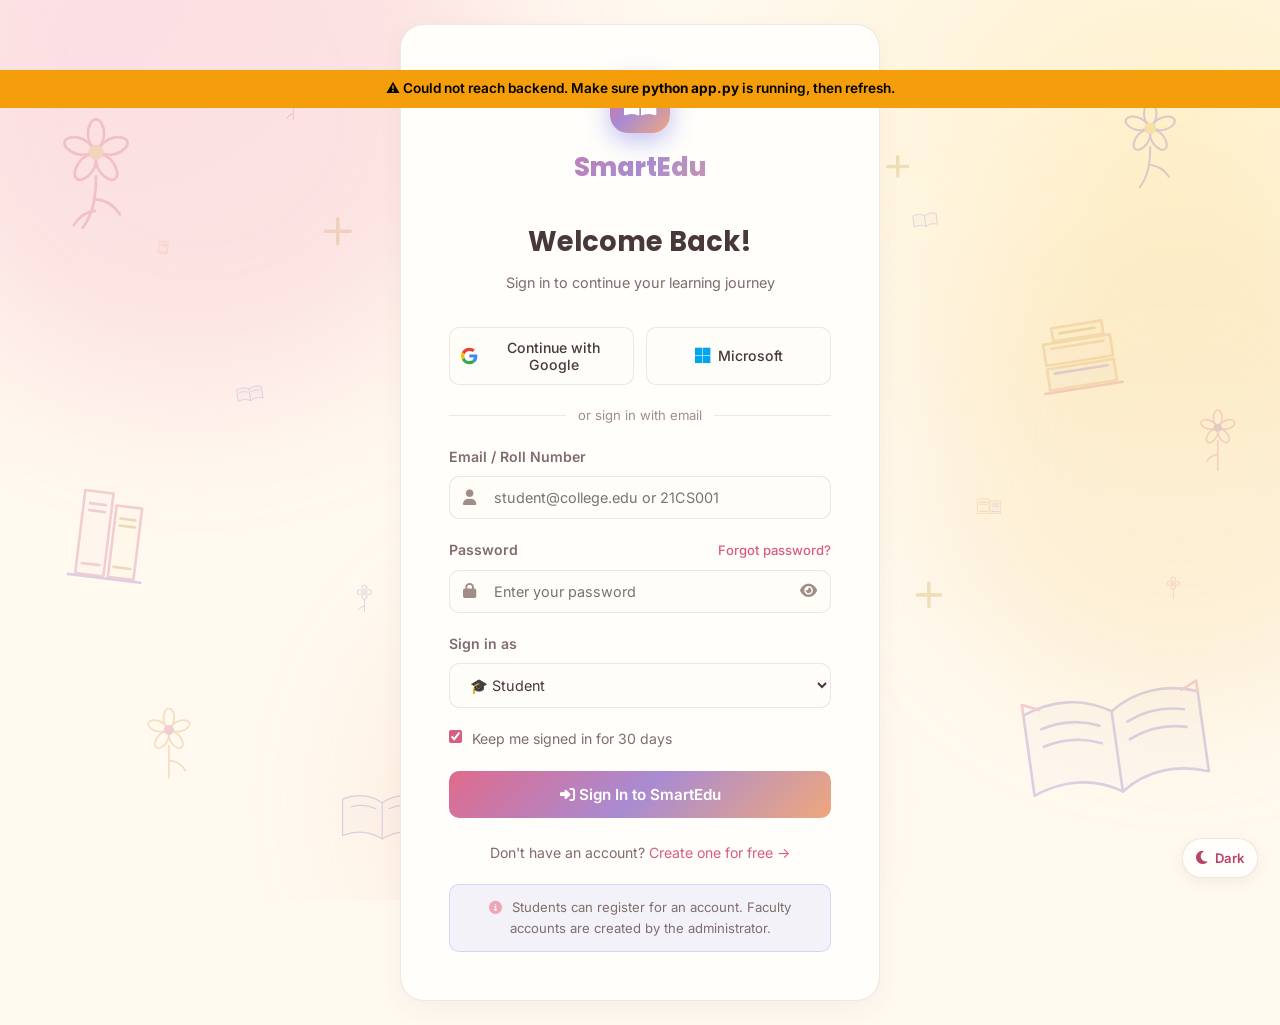
==== commit 606f983e: "Fix student and admin portal features" ====
--- a/attendance.html
+++ b/attendance.html
@@ -11,7 +11,7 @@
 <body>
   <nav class="navbar scrolled" id="navbar">
     <div class="nav-container">
-      <a class="nav-brand" href="index.html"><div class="brand-icon"><i class="fas fa-graduation-cap"></i></div><span class="brand-name">SmartEdu</span></a>
+      <a class="nav-brand" href="index.html"><div class="brand-icon"><i class="fas fa-book-open"></i></div><span class="brand-name">SmartEdu</span></a>
       <ul class="nav-links" id="navLinks">
         <li><a href="index.html" class="nav-link">Home</a></li>
         <li><a href="dashboard.html" class="nav-link">Dashboard</a></li>
@@ -56,7 +56,7 @@
           <h1>Attendance Tracker</h1>
           <p>Semester 5 — B.Tech CSE | Academic Year 2025-26</p>
         </div>
-        <button class="btn-primary" onclick="showToast('Report downloaded!','success')"><i class="fas fa-download"></i> Download Report</button>
+        <button class="btn-primary" onclick="downloadPageReport('Attendance Report')"><i class="fas fa-download"></i> Download Report</button>
       </div>
 
       <div class="alert-banner alert-danger fade-in">
--- a/css/styles.css
+++ b/css/styles.css
@@ -1,33 +1,35 @@
 :root {
-  --primary: #6366f1;
-  --primary-dark: #4f46e5;
-  --primary-light: #a5b4fc;
-  --secondary: #8b5cf6;
-  --accent: #06b6d4;
-  --success: #10b981;
-  --warning: #f59e0b;
-  --danger: #ef4444;
-  --pink: #ec4899;
-  --teal: #14b8a6;
-  --orange: #f97316;
-  --bg: #0f0f1a;
-  --bg-card: #1a1a2e;
-  --bg-card2: #16213e;
-  --surface: #1e1e3f;
-  --border: rgba(255,255,255,0.08);
-  --text: #e2e8f0;
-  --text-muted: #94a3b8;
-  --text-dim: #64748b;
-  --gradient: linear-gradient(135deg, #6366f1, #8b5cf6);
-  --gradient2: linear-gradient(135deg, #06b6d4, #6366f1);
-  --gradient3: linear-gradient(135deg, #10b981, #06b6d4);
-  --shadow: 0 8px 32px rgba(0,0,0,0.4);
-  --shadow-lg: 0 20px 60px rgba(0,0,0,0.5);
+  --primary: #d85d82;
+  --primary-dark: #b94369;
+  --primary-light: #f1a4b8;
+  --secondary: #ee9c79;
+  --purple: #9279c8;
+  --accent: #e4b83f;
+  --success: #4d9b75;
+  --warning: #d49d32;
+  --danger: #d65c60;
+  --pink: #e47b9b;
+  --teal: #65a895;
+  --orange: #dc8a55;
+  --bg: #fff9ef;
+  --bg-card: #fffefa;
+  --bg-card2: #fff1d3;
+  --surface: #fff0e8;
+  --border: rgba(125,77,67,0.13);
+  --text: #49383a;
+  --text-muted: #806d6b;
+  --text-dim: #a08d88;
+  --gradient: linear-gradient(135deg, #df6b8d, #a98bd1, #efa77c);
+  --gradient2: linear-gradient(135deg, #a98bd1, #f0b66d);
+  --gradient3: linear-gradient(135deg, #7caf8a, #d8bd62);
+  --shadow: 0 10px 28px rgba(130,79,67,0.10);
+  --shadow-lg: 0 22px 56px rgba(130,79,67,0.15);
   --radius: 16px;
   --radius-sm: 10px;
   --radius-lg: 24px;
   --transition: all 0.3s cubic-bezier(0.4,0,0.2,1);
 }
+
 * { margin: 0; padding: 0; box-sizing: border-box; }
 html { scroll-behavior: smooth; }
 body { font-family: 'Inter', sans-serif; background: var(--bg); color: var(--text); overflow-x: hidden; line-height: 1.6; }
@@ -760,3 +762,118 @@
   body { background: white; color: black; }
 }
 
+/* Warm paper, rose and butter finish */
+body { background: url("doodles.svg") center top / 100% 100% fixed no-repeat, radial-gradient(ellipse at 8% 0%, #fff0ef 0, transparent 34%), radial-gradient(ellipse at 92% 12%, #fff1cc 0, transparent 30%), var(--bg); }
+.navbar.scrolled { background: rgba(255,250,242,.92); box-shadow: 0 4px 24px rgba(130,79,67,.08); }
+.brand-icon { background: linear-gradient(145deg,#e87999,#f0b66d); color: #fffaf3; box-shadow: 0 5px 14px rgba(216,93,130,.24); }
+.brand-name::after { content: '\273F'; color: #e87999; -webkit-text-fill-color: #e87999; font-size: .78em; vertical-align: 12%; margin-left: 5px; }
+.nav-link:hover, .nav-link.active { color: var(--primary-dark); background: #fae6e6; }
+.btn-primary:hover, .btn-hero-primary:hover { box-shadow: 0 9px 22px rgba(216,93,130,.25); }
+.btn-hero-secondary { background: rgba(255,255,255,.64); border-color: rgba(216,93,130,.18); }
+.hero-blob { opacity: .20; filter: blur(72px); }
+.blob-1 { background: #ef9ab0; }
+.blob-2 { background: #f2c766; }
+.blob-3 { background: #f4b393; }
+.shape { background: rgba(255,255,255,.55); border-color: rgba(216,93,130,.14); color: var(--primary); box-shadow: 0 8px 24px rgba(130,79,67,.07); }
+.hero-badge, .section-badge { background: #fff0e8; border-color: #f1d4c4; color: #b95c73; }
+.badge-dot { background: #e87999; }
+.sidebar { background: rgba(255,254,250,.94); }
+.sidebar-link:hover, .sidebar-link.active { background: #fae7e6; }
+.card, .stat-card, .feature-card, .testimonial-card, .notice-card, .resource-card, .subject-item, .mini-calendar, .auth-card, .dashboard-preview, .chat-container { box-shadow: 0 8px 24px rgba(130,79,67,.055); }
+.feature-card:hover, .stat-card:hover, .resource-card:hover, .subject-item:hover, .notice-card:hover { box-shadow: 0 14px 30px rgba(130,79,67,.11); }
+.form-control, .search-bar, .select-filter, .chat-input, .social-auth-btn { background: #fffdf8; }
+.form-control:focus, .search-bar:focus-within, .chat-input:focus { background: #fff8f5; }
+.progress-bar { background: #f4e9df; }
+.chat-header, .chat-input-area { background: #fff8f0; }
+.msg-bubble.ai { background: #fff8f2; }
+.msg-avatar.user, .chip, .res-download-btn { background-color: #fbe8e9; color: #b84e70; }
+.chip { border-color: #f0ccd0; }
+.tabs { background: #f8eee4; }
+.tab.active { background: #fffdf8; box-shadow: 0 2px 8px rgba(130,79,67,.08); }
+.data-table td { border-bottom-color: rgba(125,77,67,.09); }
+.data-table tr:hover td { background: rgba(250,231,230,.45); }
+.cal-day:hover, .cal-nav:hover { background: #fae7e6; color: var(--primary-dark); }
+.auth-page .hero-bg { opacity: .55; }
+.auth-card { backdrop-filter: blur(10px); }
+.page-header { position: relative; }
+.page-header::after { content: '\273F'; position: absolute; right: 8px; top: -12px; color: #e99a71; font-size: 1.5rem; opacity: .72; transform: rotate(-12deg); }
+.alert-warning { color: #79540b; }
+.alert-danger { color: #9d3036; }
+.alert-success { color: #276747; }
+.nb-urgent, .badge-danger { background: #fbe5e4; color: #9d3036; }
+.nb-info, .badge-primary { background: #eee7f8; color: #684b9b; }
+.nb-exam, .badge-warning { background: #fff0c9; color: #79540b; }
+.nb-event, .badge-success { background: #e5f2e8; color: #276747; }
+.sp-present { background: #e5f2e8; color: #276747; }
+.sp-absent { background: #fbe5e4; color: #9d3036; }
+.sp-late { background: #fff0c9; color: #79540b; }
+.prev-card-val { color: #49383a; }
+.prev-card.blue { background: linear-gradient(135deg,#fae5eb,#fff7e9); border-color: #f0d2d6; }
+.prev-card.purple { background: linear-gradient(135deg,#eee7f8,#fff5e2); border-color: #e0d5ee; }
+.theme-dark .alert-warning { color: #f2cf82; }
+.theme-dark .alert-danger { color: #f1a0a4; }
+.theme-dark .alert-success { color: #93d0a9; }
+.theme-dark .nb-urgent, .theme-dark .badge-danger { background: rgba(236,140,145,.18); color: #f1a0a4; }
+.theme-dark .nb-info, .theme-dark .badge-primary { background: rgba(181,155,232,.18); color: #d4c1f6; }
+.theme-dark .nb-exam, .theme-dark .badge-warning { background: rgba(231,189,105,.17); color: #f2cf82; }
+.theme-dark .nb-event, .theme-dark .badge-success { background: rgba(131,197,160,.16); color: #a4dbb5; }
+.theme-dark .sp-present { background: rgba(131,197,160,.16); color: #a4dbb5; }
+.theme-dark .sp-absent { background: rgba(236,140,145,.18); color: #f1a0a4; }
+.theme-dark .sp-late { background: rgba(231,189,105,.17); color: #f2cf82; }
+.theme-dark .prev-card-val { color: var(--text); }
+.theme-dark .prev-card.blue { background: linear-gradient(135deg,#433444,#3d3442); border-color: #5e465d; }
+.theme-dark .prev-card.purple { background: linear-gradient(135deg,#3d354f,#403744); border-color: #5b4b6b; }
+@media (prefers-reduced-motion: reduce) { *, *::before, *::after { scroll-behavior: auto !important; animation-duration: .01ms !important; animation-iteration-count: 1 !important; transition-duration: .01ms !important; } }
+
+/* Persistent light/dark theme control */
+.theme-toggle { display: inline-flex; align-items: center; justify-content: center; gap: 8px; min-width: 42px; height: 40px; padding: 0 13px; border: 1px solid var(--border); border-radius: 999px; background: var(--bg-card); color: var(--primary-dark); box-shadow: 0 4px 14px rgba(130,79,67,.08); cursor: pointer; font: 600 .82rem 'Inter',sans-serif; transition: var(--transition); }
+.theme-toggle:hover { transform: translateY(-2px); border-color: var(--purple); box-shadow: 0 7px 18px rgba(146,121,200,.19); }
+.theme-toggle i { font-size: .95rem; }
+.theme-toggle-floating { position: fixed; right: 22px; bottom: 22px; z-index: 1200; }
+
+.theme-dark {
+  color-scheme: dark;
+  --primary: #e58ba9;
+  --primary-dark: #f0abc1;
+  --primary-light: #e9bbd2;
+  --secondary: #c99be5;
+  --purple: #b59be8;
+  --accent: #f0ce78;
+  --success: #83c5a0;
+  --warning: #e7bd69;
+  --danger: #ec8c91;
+  --pink: #e58ba9;
+  --teal: #7fc1b1;
+  --orange: #e8a375;
+  --bg: #211e2a;
+  --bg-card: #2c2737;
+  --bg-card2: #383044;
+  --surface: #3a3045;
+  --border: rgba(245,222,236,.13);
+  --text: #fbf0e9;
+  --text-muted: #c9b9c8;
+  --text-dim: #a496a9;
+  --gradient: linear-gradient(135deg,#d96e96,#9b83cf,#e5aa78);
+  --gradient2: linear-gradient(135deg,#a78bd5,#e9bd70);
+  --gradient3: linear-gradient(135deg,#7caf98,#d7bd70);
+  --shadow: 0 10px 28px rgba(0,0,0,.22);
+  --shadow-lg: 0 22px 56px rgba(0,0,0,.32);
+}
+html.theme-dark body { background: url("doodles-dark.svg") center top / 100% 100% fixed no-repeat, radial-gradient(ellipse at 8% 0%,rgba(177,103,139,.16),transparent 36%),radial-gradient(ellipse at 92% 12%,rgba(211,174,97,.13),transparent 30%),var(--bg); color: var(--text); }
+.theme-dark .navbar.scrolled { background: rgba(34,30,44,.92); }
+.theme-dark .sidebar { background: rgba(44,39,55,.96); }
+.theme-dark .nav-link:hover, .theme-dark .nav-link.active, .theme-dark .sidebar-link:hover, .theme-dark .sidebar-link.active { color: var(--text); background: rgba(213,142,174,.14); }
+.theme-dark .hero-badge, .theme-dark .section-badge { background: rgba(213,142,174,.13); border-color: rgba(213,142,174,.28); color: #f0b6cc; }
+.theme-dark .form-control, .theme-dark .search-bar, .theme-dark .select-filter, .theme-dark .chat-input, .theme-dark .social-auth-btn { background: #332d3d; color: var(--text); }
+.theme-dark .form-control:focus, .theme-dark .search-bar:focus-within, .theme-dark .chat-input:focus { background: #393144; }
+.theme-dark .btn-hero-secondary { background: rgba(55,47,64,.78); color: var(--text); }
+.theme-dark .progress-bar { background: #494052; }
+.theme-dark .chat-header, .theme-dark .chat-input-area, .theme-dark .msg-bubble.ai { background: #332d3d; }
+.theme-dark .msg-avatar.user, .theme-dark .chip, .theme-dark .res-download-btn { background-color: rgba(213,142,174,.17); color: #f0b6cc; }
+.theme-dark .tabs { background: #302a39; }
+.theme-dark .tab.active { background: #494052; color: var(--text); }
+.theme-dark .data-table td { border-bottom-color: rgba(245,222,236,.1); }
+.theme-dark .data-table tr:hover td { background: rgba(213,142,174,.08); }
+.theme-dark .cal-day:hover, .theme-dark .cal-nav:hover { background: rgba(213,142,174,.14); color: var(--text); }
+.theme-dark .page-header::after { opacity: .58; }
+
